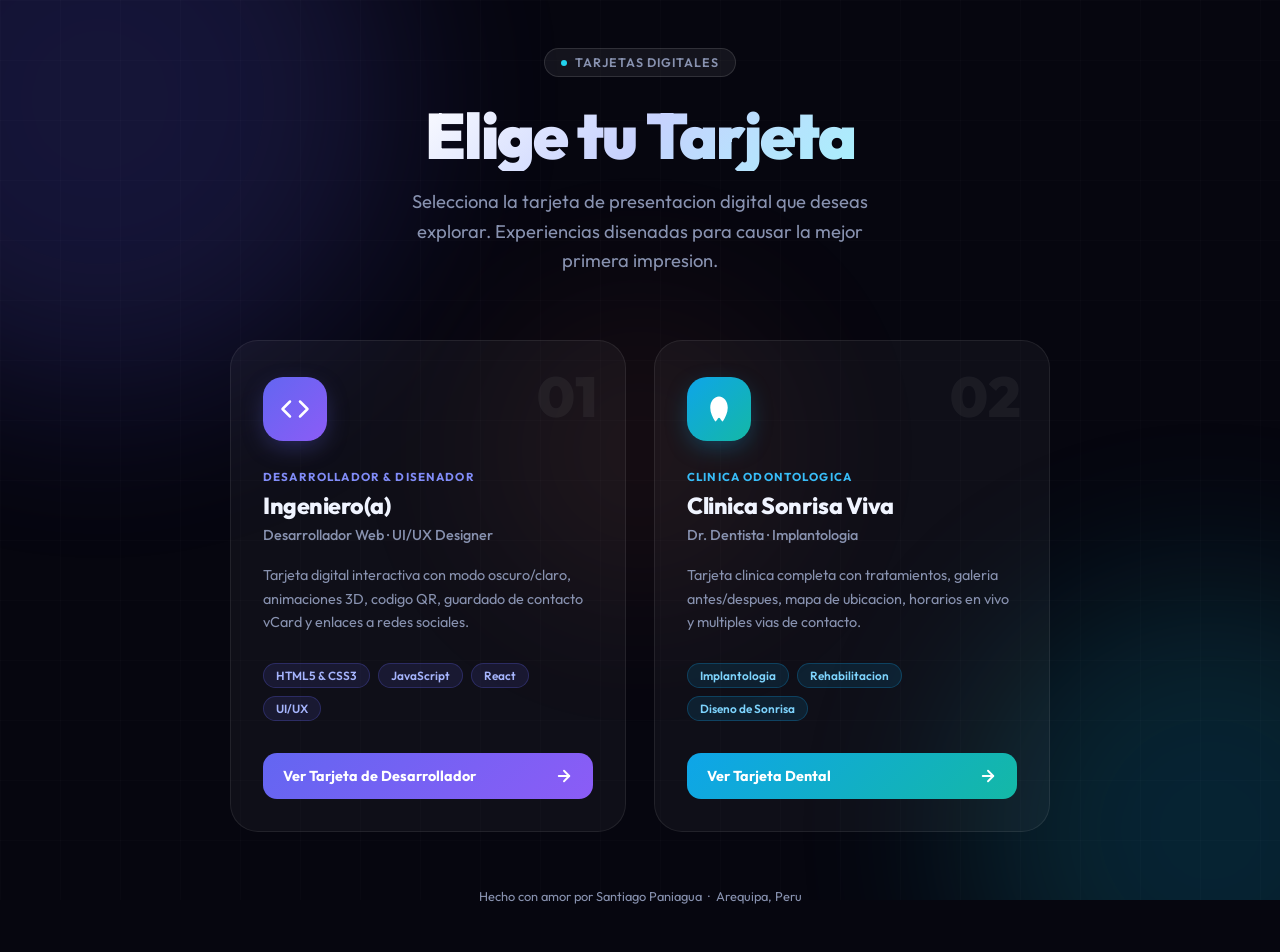
==== index.html @ 6f588056 "Se agrego un index a la raiz del proyecto para que vincule las 2 tarjetas" ====
﻿<!DOCTYPE html>
<html lang="es">

<head>
    <meta charset="UTF-8">
    <meta name="viewport" content="width=device-width, initial-scale=1.0">
    <meta name="description"
        content="Tarjetas de presentación digitales profesionales e interactivas — Santiago Paniagua & Clínica Dental Sonrisa Viva.">
    <meta name="theme-color" content="#0a0a1a">
    <title>Tarjetas Digitales | Selecciona tu Tarjeta</title>
    <link rel="preconnect" href="https://fonts.googleapis.com">
    <link rel="preconnect" href="https://fonts.gstatic.com" crossorigin>
    <link
        href="https://fonts.googleapis.com/css2?family=Outfit:wght@300;400;500;600;700;800;900&family=Plus+Jakarta+Sans:wght@400;500;600;700&display=swap"
        rel="stylesheet">
    <style>
        *,
        *::before,
        *::after {
            box-sizing: border-box;
            margin: 0;
            padding: 0
        }

        :root {
            --bg-primary: #06060f;
            --bg-card: rgba(255, 255, 255, 0.04);
            --bg-card-hover: rgba(255, 255, 255, 0.08);
            --border: rgba(255, 255, 255, 0.08);
            --border-hover: rgba(255, 255, 255, 0.2);
            --text-primary: #f0f4ff;
            --text-muted: #8892b0;
            --c1-from: #6366f1;
            --c1-to: #8b5cf6;
            --c1-glow: rgba(99, 102, 241, 0.35);
            --c2-from: #0ea5e9;
            --c2-to: #14b8a6;
            --c2-glow: rgba(14, 165, 233, 0.35);
            --radius-card: 28px;
            --radius-btn: 14px;
            --transition: 0.35s cubic-bezier(0.4, 0, 0.2, 1)
        }

        html {
            scroll-behavior: smooth
        }

        body {
            font-family: 'Outfit', 'Plus Jakarta Sans', system-ui, sans-serif;
            background: var(--bg-primary);
            color: var(--text-primary);
            min-height: 100vh;
            overflow-x: hidden
        }

        .bg-canvas {
            position: fixed;
            inset: 0;
            z-index: 0;
            pointer-events: none;
            overflow: hidden
        }

        .orb {
            position: absolute;
            border-radius: 50%;
            filter: blur(90px);
            opacity: .18;
            animation: drift 18s ease-in-out infinite alternate
        }

        .orb-1 {
            width: 600px;
            height: 600px;
            background: radial-gradient(circle, #6366f1, #4f46e5);
            top: -200px;
            left: -200px;
            animation-delay: 0s
        }

        .orb-2 {
            width: 500px;
            height: 500px;
            background: radial-gradient(circle, #0ea5e9, #14b8a6);
            bottom: -180px;
            right: -180px;
            animation-delay: -9s
        }

        .orb-3 {
            width: 300px;
            height: 300px;
            background: radial-gradient(circle, #f59e0b, #ec4899);
            top: 50%;
            left: 50%;
            transform: translate(-50%, -50%);
            opacity: .08;
            animation-delay: -4s
        }

        @keyframes drift {
            0% {
                transform: translate(0, 0) scale(1)
            }

            50% {
                transform: translate(40px, -30px) scale(1.08)
            }

            100% {
                transform: translate(-20px, 20px) scale(.96)
            }
        }

        .bg-grid {
            position: fixed;
            inset: 0;
            z-index: 0;
            pointer-events: none;
            background-image: linear-gradient(rgba(255, 255, 255, .015) 1px, transparent 1px), linear-gradient(90deg, rgba(255, 255, 255, .015) 1px, transparent 1px);
            background-size: 60px 60px
        }

        .page-wrapper {
            position: relative;
            z-index: 1;
            display: flex;
            flex-direction: column;
            align-items: center;
            justify-content: center;
            min-height: 100vh;
            padding: 48px 24px
        }

        .site-header {
            text-align: center;
            margin-bottom: 64px
        }

        .badge-tag {
            display: inline-flex;
            align-items: center;
            gap: 8px;
            background: rgba(255, 255, 255, .06);
            border: 1px solid rgba(255, 255, 255, .12);
            border-radius: 50px;
            padding: 6px 16px;
            font-size: .78rem;
            font-weight: 600;
            letter-spacing: .08em;
            text-transform: uppercase;
            color: var(--text-muted);
            margin-bottom: 24px
        }

        .badge-dot {
            width: 6px;
            height: 6px;
            background: #22d3ee;
            border-radius: 50%;
            animation: pulse-dot 2s ease-in-out infinite
        }

        @keyframes pulse-dot {

            0%,
            100% {
                opacity: 1;
                transform: scale(1)
            }

            50% {
                opacity: .5;
                transform: scale(.75)
            }
        }

        .main-title {
            font-size: clamp(2.2rem, 6vw, 4rem);
            font-weight: 900;
            letter-spacing: -.03em;
            line-height: 1.1;
            background: linear-gradient(135deg, #fff 0%, #c7d2fe 50%, #a5f3fc 100%);
            -webkit-background-clip: text;
            -webkit-text-fill-color: transparent;
            background-clip: text;
            margin-bottom: 16px
        }

        .main-subtitle {
            font-size: clamp(.95rem, 2vw, 1.15rem);
            color: var(--text-muted);
            font-weight: 400;
            max-width: 480px;
            margin: 0 auto;
            line-height: 1.6
        }

        .cards-grid {
            display: grid;
            grid-template-columns: repeat(auto-fit, minmax(300px, 1fr));
            gap: 28px;
            width: 100%;
            max-width: 820px
        }

        .sel-card {
            position: relative;
            background: var(--bg-card);
            border: 1px solid var(--border);
            border-radius: var(--radius-card);
            padding: 36px 32px 32px;
            display: flex;
            flex-direction: column;
            cursor: pointer;
            text-decoration: none;
            color: inherit;
            transition: transform var(--transition), border-color var(--transition), background var(--transition), box-shadow var(--transition);
            overflow: hidden;
            will-change: transform
        }

        .sel-card::before {
            content: '';
            position: absolute;
            inset: 0;
            border-radius: inherit;
            opacity: 0;
            transition: opacity var(--transition)
        }

        .sel-card-1::before {
            background: radial-gradient(ellipse at 30% 20%, var(--c1-glow), transparent 65%)
        }

        .sel-card-2::before {
            background: radial-gradient(ellipse at 70% 20%, var(--c2-glow), transparent 65%)
        }

        .sel-card:hover {
            transform: translateY(-8px) scale(1.01);
            background: var(--bg-card-hover);
            border-color: var(--border-hover)
        }

        .sel-card-1:hover {
            box-shadow: 0 30px 80px -20px var(--c1-glow), 0 0 0 1px rgba(99, 102, 241, .2)
        }

        .sel-card-2:hover {
            box-shadow: 0 30px 80px -20px var(--c2-glow), 0 0 0 1px rgba(14, 165, 233, .2)
        }

        .sel-card:hover::before {
            opacity: 1
        }

        .sel-card:active {
            transform: translateY(-4px) scale(.99)
        }

        .card-inner {
            position: relative;
            z-index: 1
        }

        .card-icon-wrap {
            width: 64px;
            height: 64px;
            border-radius: 20px;
            display: flex;
            align-items: center;
            justify-content: center;
            margin-bottom: 28px
        }

        .card-icon-wrap svg {
            width: 30px;
            height: 30px
        }

        .icon-dev {
            background: linear-gradient(135deg, var(--c1-from), var(--c1-to));
            box-shadow: 0 8px 24px -4px var(--c1-glow)
        }

        .icon-dental {
            background: linear-gradient(135deg, var(--c2-from), var(--c2-to));
            box-shadow: 0 8px 24px -4px var(--c2-glow)
        }

        .card-category {
            font-size: .72rem;
            font-weight: 700;
            letter-spacing: .1em;
            text-transform: uppercase;
            margin-bottom: 8px
        }

        .cat-dev {
            color: #818cf8
        }

        .cat-dental {
            color: #38bdf8
        }

        .card-title {
            font-size: 1.45rem;
            font-weight: 800;
            letter-spacing: -.02em;
            line-height: 1.2;
            color: var(--text-primary);
            margin-bottom: 6px
        }

        .card-name {
            font-size: .9rem;
            color: var(--text-muted);
            font-weight: 500;
            margin-bottom: 20px
        }

        .card-description {
            font-size: .9rem;
            color: var(--text-muted);
            line-height: 1.65;
            margin-bottom: 28px
        }

        .card-tags {
            display: flex;
            flex-wrap: wrap;
            gap: 8px;
            margin-bottom: 32px
        }

        .tag {
            display: inline-block;
            padding: 4px 12px;
            border-radius: 50px;
            font-size: .74rem;
            font-weight: 600
        }

        .tag-dev {
            background: rgba(99, 102, 241, .12);
            border: 1px solid rgba(99, 102, 241, .25);
            color: #a5b4fc
        }

        .tag-dental {
            background: rgba(14, 165, 233, .12);
            border: 1px solid rgba(14, 165, 233, .25);
            color: #7dd3fc
        }

        .card-cta {
            display: flex;
            align-items: center;
            justify-content: space-between;
            padding: 14px 20px;
            border-radius: var(--radius-btn);
            font-size: .9rem;
            font-weight: 700;
            transition: filter var(--transition)
        }

        .cta-dev {
            background: linear-gradient(135deg, var(--c1-from), var(--c1-to));
            color: #fff
        }

        .cta-dental {
            background: linear-gradient(135deg, var(--c2-from), var(--c2-to));
            color: #fff
        }

        .sel-card:hover .card-cta {
            filter: brightness(1.1)
        }

        .cta-arrow {
            display: flex;
            align-items: center;
            transition: transform var(--transition)
        }

        .sel-card:hover .cta-arrow {
            transform: translateX(5px)
        }

        .card-num {
            position: absolute;
            top: 28px;
            right: 28px;
            font-size: 3.5rem;
            font-weight: 900;
            line-height: 1;
            opacity: .05;
            pointer-events: none;
            z-index: 0
        }

        .site-footer {
            margin-top: 56px;
            text-align: center;
            color: var(--text-muted);
            font-size: .8rem
        }

        .footer-link {
            color: var(--text-muted);
            text-decoration: none;
            transition: color .2s
        }

        .footer-link:hover {
            color: var(--text-primary)
        }

        @media(max-width:640px) {
            .page-wrapper {
                padding: 32px 16px
            }

            .site-header {
                margin-bottom: 40px
            }

            .sel-card {
                padding: 28px 24px
            }
        }

        .fade-up {
            opacity: 0;
            transform: translateY(24px);
            animation: fadeUp .7s ease forwards
        }

        .fade-up:nth-child(1) {
            animation-delay: .1s
        }

        .fade-up:nth-child(2) {
            animation-delay: .25s
        }

        .fade-up:nth-child(3) {
            animation-delay: .4s
        }

        .card-anim {
            opacity: 0;
            transform: translateY(32px);
            animation: fadeUp .65s ease forwards
        }

        .card-anim-1 {
            animation-delay: .45s
        }

        .card-anim-2 {
            animation-delay: .58s
        }

        @keyframes fadeUp {
            to {
                opacity: 1;
                transform: translateY(0)
            }
        }
    </style>
</head>

<body>
    <div class="bg-canvas" aria-hidden="true">
        <div class="orb orb-1"></div>
        <div class="orb orb-2"></div>
        <div class="orb orb-3"></div>
    </div>
    <div class="bg-grid" aria-hidden="true"></div>

    <div class="page-wrapper">
        <header class="site-header">
            <div class="badge-tag fade-up">
                <span class="badge-dot"></span>
                Tarjetas Digitales
            </div>
            <h1 class="main-title fade-up">Elige tu Tarjeta</h1>
            <p class="main-subtitle fade-up">
                Selecciona la tarjeta de presentacion digital que deseas explorar.
                Experiencias disenadas para causar la mejor primera impresion.
            </p>
        </header>

        <main>
            <div class="cards-grid" role="list">

                <!-- CARD 1 — SANTIAGO PANIAGUA -->
                <a href="Modelo 1/index.html" class="sel-card sel-card-1 card-anim card-anim-1" role="listitem"
                    aria-label="Ver tarjeta de Desarrollador Web y Disenador UI/UX">
                    <span class="card-num" aria-hidden="true">01</span>
                    <div class="card-inner">
                        <div class="card-icon-wrap icon-dev" aria-hidden="true">
                            <svg viewBox="0 0 24 24" fill="none" stroke="white" stroke-width="2" stroke-linecap="round"
                                stroke-linejoin="round">
                                <polyline points="16 18 22 12 16 6"></polyline>
                                <polyline points="8 6 2 12 8 18"></polyline>
                            </svg>
                        </div>
                        <p class="card-category cat-dev">Desarrollador &amp; Disenador</p>
                        <h2 class="card-title">Ingeniero(a)</h2>
                        <p class="card-name">Desarrollador Web · UI/UX Designer</p>
                        <p class="card-description">
                            Tarjeta digital interactiva con modo oscuro/claro, animaciones 3D,
                            codigo QR, guardado de contacto vCard y enlaces a redes sociales.
                        </p>
                        <div class="card-tags">
                            <span class="tag tag-dev">HTML5 &amp; CSS3</span>
                            <span class="tag tag-dev">JavaScript</span>
                            <span class="tag tag-dev">React</span>
                            <span class="tag tag-dev">UI/UX</span>
                        </div>
                        <div class="card-cta cta-dev">
                            <span>Ver Tarjeta de Desarrollador</span>
                            <span class="cta-arrow" aria-hidden="true">
                                <svg width="18" height="18" viewBox="0 0 24 24" fill="none" stroke="currentColor"
                                    stroke-width="2.5" stroke-linecap="round" stroke-linejoin="round">
                                    <line x1="5" y1="12" x2="19" y2="12"></line>
                                    <polyline points="12 5 19 12 12 19"></polyline>
                                </svg>
                            </span>
                        </div>
                    </div>
                </a>

                <!-- CARD 2 -->
                <a href="Modelo 2/index.html" class="sel-card sel-card-2 card-anim card-anim-2" role="listitem"
                    aria-label="Ver tarjeta de Clinica Dental Sonrisa Viva">
                    <span class="card-num" aria-hidden="true">02</span>
                    <div class="card-inner">
                        <div class="card-icon-wrap icon-dental" aria-hidden="true">
                            <svg viewBox="0 0 24 24" fill="white" xmlns="http://www.w3.org/2000/svg">
                                <path
                                    d="M12 2C8 2 5 6 5 11c0 4 2 8 4 11 1 0 2-3 3-3s2 3 3 3c2-3 4-7 4-11 0-5-3-9-7-9z" />
                            </svg>
                        </div>
                        <p class="card-category cat-dental">Clinica Odontologica</p>
                        <h2 class="card-title">Clinica Sonrisa Viva</h2>
                        <p class="card-name">Dr. Dentista · Implantologia</p>
                        <p class="card-description">
                            Tarjeta clinica completa con tratamientos, galeria antes/despues,
                            mapa de ubicacion, horarios en vivo y multiples vias de contacto.
                        </p>
                        <div class="card-tags">
                            <span class="tag tag-dental">Implantologia</span>
                            <span class="tag tag-dental">Rehabilitacion</span>
                            <span class="tag tag-dental">Diseno de Sonrisa</span>
                        </div>
                        <div class="card-cta cta-dental">
                            <span>Ver Tarjeta Dental</span>
                            <span class="cta-arrow" aria-hidden="true">
                                <svg width="18" height="18" viewBox="0 0 24 24" fill="none" stroke="currentColor"
                                    stroke-width="2.5" stroke-linecap="round" stroke-linejoin="round">
                                    <line x1="5" y1="12" x2="19" y2="12"></line>
                                    <polyline points="12 5 19 12 12 19"></polyline>
                                </svg>
                            </span>
                        </div>
                    </div>
                </a>

            </div>
        </main>

        <footer class="site-footer">
            <p>Hecho con amor por <a href="Modelo 1/index.html" class="footer-link">Santiago Paniagua</a> &nbsp;·&nbsp;
                Arequipa, Peru</p>
        </footer>
    </div>
</body>

</html>
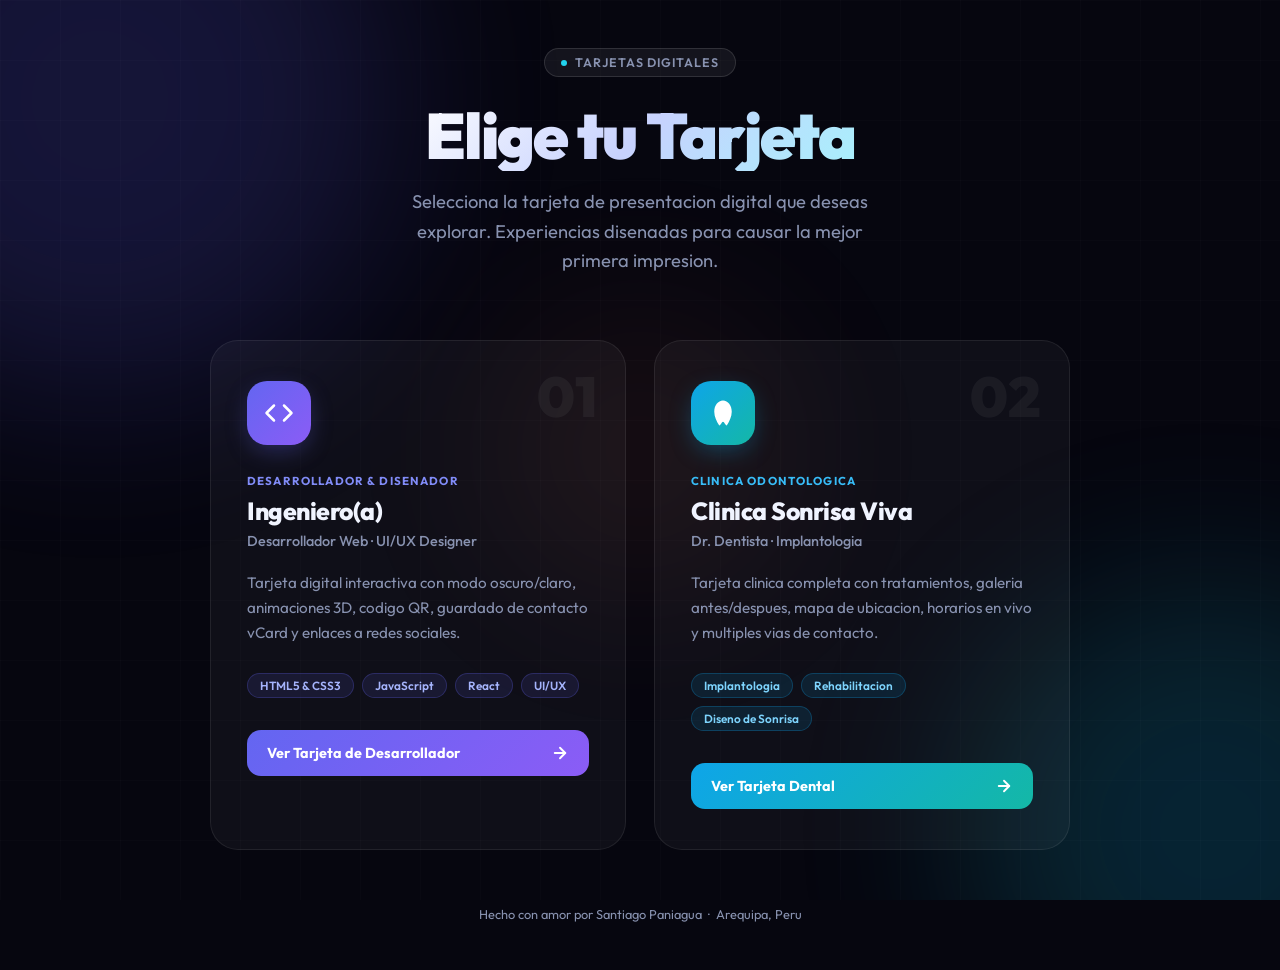
==== commit e4f8bc51: "Se mejoro la responsividad de las paginas" ====
--- a/index.html
+++ b/index.html
@@ -1,4 +1,4 @@
-﻿<!DOCTYPE html>
+<!DOCTYPE html>
 <html lang="es">
 
 <head>
@@ -419,20 +419,6 @@
             color: var(--text-primary)
         }
 
-        @media(max-width:640px) {
-            .page-wrapper {
-                padding: 32px 16px
-            }
-
-            .site-header {
-                margin-bottom: 40px
-            }
-
-            .sel-card {
-                padding: 28px 24px
-            }
-        }
-
         .fade-up {
             opacity: 0;
             transform: translateY(24px);
@@ -471,6 +457,225 @@
                 transform: translateY(0)
             }
         }
+
+        /* ---- Teléfonos muy pequeños (< 360px) ---- */
+        @media (max-width: 359px) {
+            .page-wrapper {
+                padding: 24px 12px
+            }
+
+            .site-header {
+                margin-bottom: 28px
+            }
+
+            .main-title {
+                font-size: 1.8rem
+            }
+
+            .main-subtitle {
+                font-size: 0.85rem
+            }
+
+            .cards-grid {
+                grid-template-columns: 1fr;
+                gap: 16px
+            }
+
+            .sel-card {
+                padding: 22px 18px
+            }
+
+            .card-icon-wrap {
+                width: 52px;
+                height: 52px;
+                border-radius: 14px;
+                margin-bottom: 20px
+            }
+
+            .card-title {
+                font-size: 1.2rem
+            }
+
+            .card-cta {
+                padding: 12px 16px;
+                font-size: 0.82rem
+            }
+
+            .badge-tag {
+                font-size: 0.68rem;
+                padding: 5px 12px
+            }
+        }
+
+        /* ---- Teléfonos estándar (360px – 480px) ---- */
+        @media (max-width: 480px) {
+            .page-wrapper {
+                padding: 28px 14px
+            }
+
+            .site-header {
+                margin-bottom: 36px
+            }
+
+            .main-title {
+                font-size: 2rem
+            }
+
+            .cards-grid {
+                grid-template-columns: 1fr;
+                gap: 18px
+            }
+
+            .sel-card {
+                padding: 26px 22px
+            }
+
+            .card-title {
+                font-size: 1.3rem
+            }
+
+            .sel-card:hover {
+                transform: translateY(-4px) scale(1)
+            }
+        }
+
+        /* ---- Teléfonos medianos (481px – 639px) ---- */
+        @media (min-width: 481px) and (max-width: 639px) {
+            .cards-grid {
+                grid-template-columns: 1fr;
+                max-width: 440px
+            }
+
+            .page-wrapper {
+                padding: 36px 20px
+            }
+        }
+
+        /* ---- Tablets pequeñas y landscape (640px – 767px) ---- */
+        @media (max-width: 767px) {
+            .page-wrapper {
+                padding: 32px 16px
+            }
+
+            .site-header {
+                margin-bottom: 40px
+            }
+
+            .sel-card {
+                padding: 28px 24px
+            }
+        }
+
+        /* ---- Tablets (768px – 1023px) ---- */
+        @media (min-width: 768px) and (max-width: 1023px) {
+            .cards-grid {
+                grid-template-columns: repeat(2, 1fr);
+                max-width: 720px
+            }
+
+            .page-wrapper {
+                padding: 56px 32px
+            }
+        }
+
+        /* ---- Pantallas grandes (1024px+) ---- */
+        @media (min-width: 1024px) {
+            .cards-grid {
+                grid-template-columns: repeat(2, 1fr);
+                max-width: 860px
+            }
+
+            .sel-card {
+                padding: 40px 36px
+            }
+
+            .card-title {
+                font-size: 1.55rem
+            }
+
+            .card-description {
+                font-size: 0.95rem
+            }
+        }
+
+        /* ---- Landscape en móvil ---- */
+        @media (max-height: 500px) and (orientation: landscape) {
+            .page-wrapper {
+                padding: 20px 16px;
+                min-height: auto
+            }
+
+            .site-header {
+                margin-bottom: 24px
+            }
+
+            .main-title {
+                font-size: 1.8rem
+            }
+
+            .cards-grid {
+                grid-template-columns: repeat(2, 1fr);
+                gap: 16px
+            }
+
+            .sel-card {
+                padding: 20px 18px
+            }
+
+            .card-icon-wrap {
+                width: 48px;
+                height: 48px;
+                margin-bottom: 16px
+            }
+
+            .card-tags {
+                margin-bottom: 20px
+            }
+
+            .site-footer {
+                margin-top: 28px
+            }
+        }
+
+        /* ---- Accesibilidad: movimiento reducido ---- */
+        @media (prefers-reduced-motion: reduce) {
+
+            *,
+            *::before,
+            *::after {
+                animation-duration: 0.01ms !important;
+                animation-iteration-count: 1 !important;
+                transition-duration: 0.01ms !important
+            }
+
+            .fade-up,
+            .card-anim {
+                opacity: 1;
+                transform: none;
+                animation: none
+            }
+
+            .orb {
+                animation: none
+            }
+
+            .badge-dot {
+                animation: none
+            }
+        }
+
+        /* ---- Mejora para pantallas táctiles ---- */
+        @media (hover: none) and (pointer: coarse) {
+            .sel-card:hover {
+                transform: none;
+                box-shadow: none
+            }
+
+            .sel-card:active {
+                transform: scale(0.98)
+            }
+        }
+
     </style>
 </head>
 
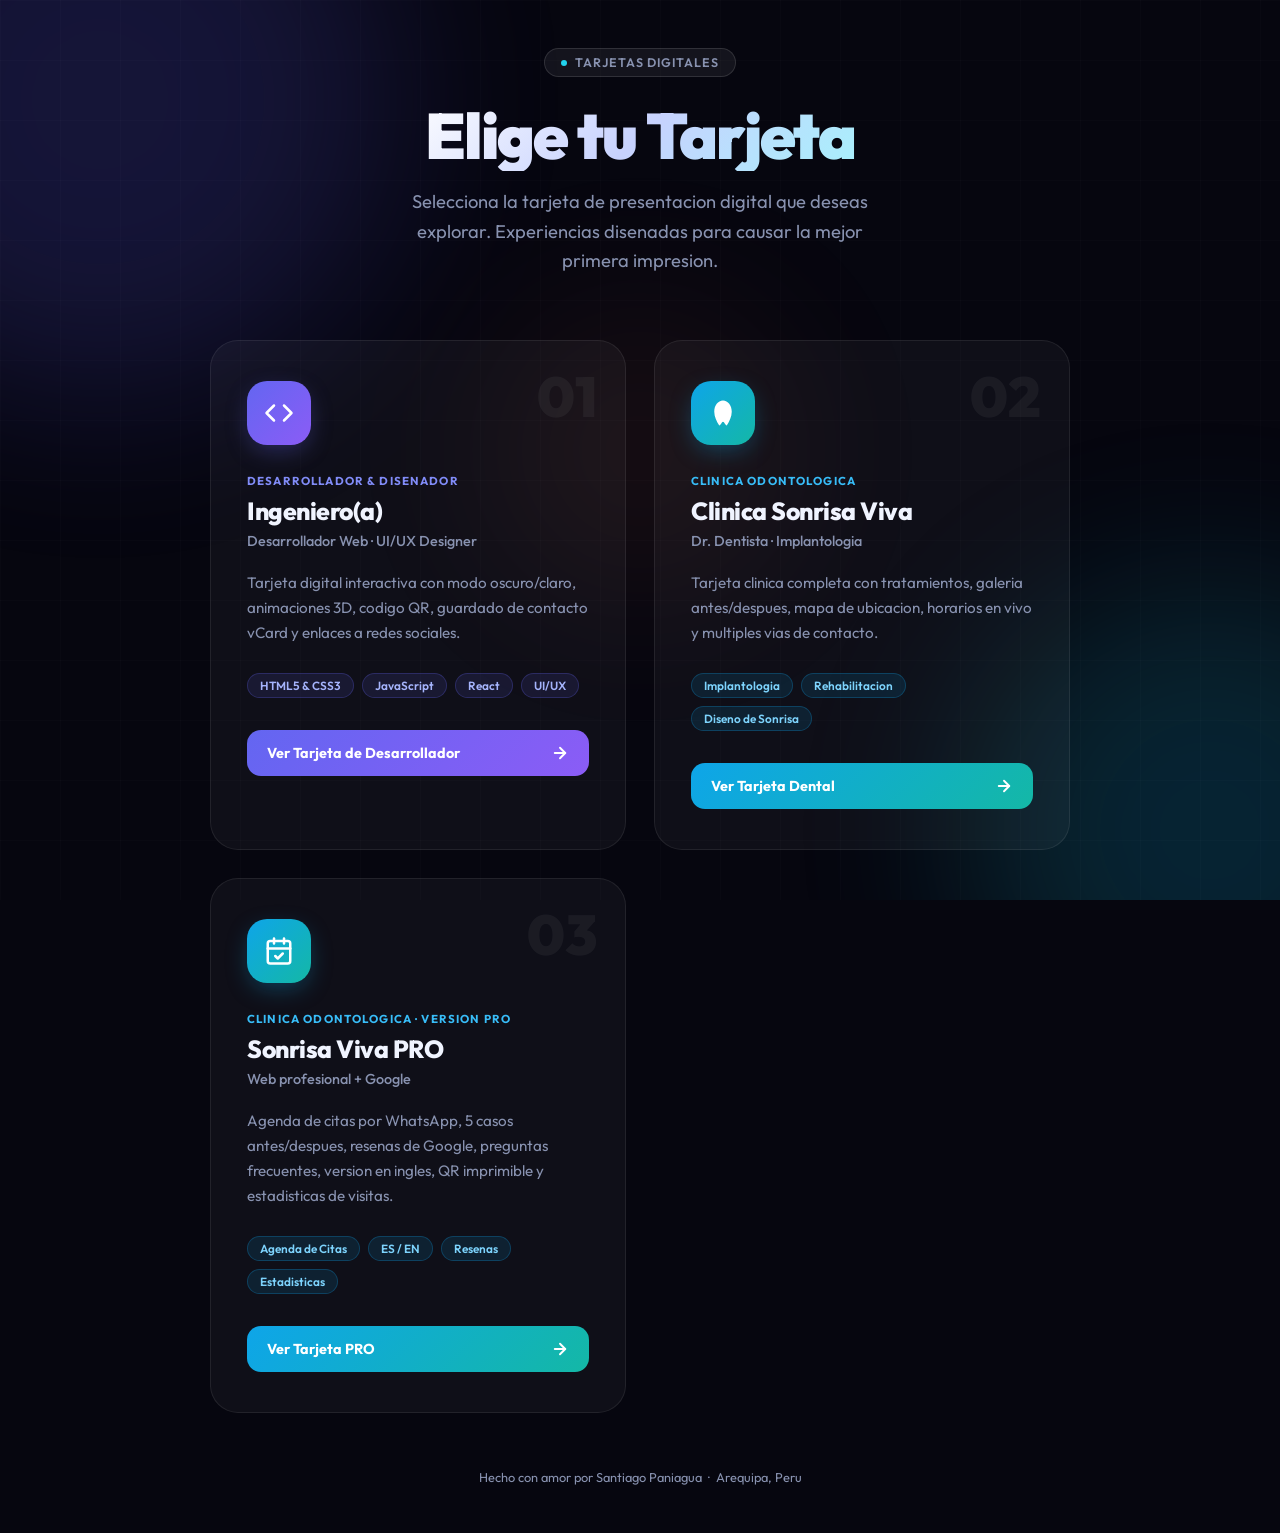
==== commit bc08e404: "Modelo 3: tarjeta dental PRO con agenda de citas, reseñas, FAQ, versión en inglés y QR real - Agenda" ====
--- a/index.html
+++ b/index.html
@@ -449,6 +449,10 @@
 
         .card-anim-2 {
             animation-delay: .58s
+        }
+
+        .card-anim-3 {
+            animation-delay: .71s
         }
 
         @keyframes fadeUp {
@@ -777,6 +781,47 @@
                     </div>
                 </a>
 
+                <!-- CARD 3 — VERSIÓN PRO -->
+                <a href="Modelo 3/index.html" class="sel-card sel-card-2 card-anim card-anim-3" role="listitem"
+                    aria-label="Ver tarjeta PRO de Clinica Dental Sonrisa Viva">
+                    <span class="card-num" aria-hidden="true">03</span>
+                    <div class="card-inner">
+                        <div class="card-icon-wrap icon-dental" aria-hidden="true">
+                            <svg viewBox="0 0 24 24" fill="none" stroke="white" stroke-width="2" stroke-linecap="round"
+                                stroke-linejoin="round">
+                                <rect x="3" y="4" width="18" height="18" rx="2"></rect>
+                                <line x1="16" y1="2" x2="16" y2="6"></line>
+                                <line x1="8" y1="2" x2="8" y2="6"></line>
+                                <line x1="3" y1="10" x2="21" y2="10"></line>
+                                <path d="M9 16l2 2 4-4"></path>
+                            </svg>
+                        </div>
+                        <p class="card-category cat-dental">Clinica Odontologica · Version PRO</p>
+                        <h2 class="card-title">Sonrisa Viva PRO</h2>
+                        <p class="card-name">Web profesional + Google</p>
+                        <p class="card-description">
+                            Agenda de citas por WhatsApp, 5 casos antes/despues, resenas de Google,
+                            preguntas frecuentes, version en ingles, QR imprimible y estadisticas de visitas.
+                        </p>
+                        <div class="card-tags">
+                            <span class="tag tag-dental">Agenda de Citas</span>
+                            <span class="tag tag-dental">ES / EN</span>
+                            <span class="tag tag-dental">Resenas</span>
+                            <span class="tag tag-dental">Estadisticas</span>
+                        </div>
+                        <div class="card-cta cta-dental">
+                            <span>Ver Tarjeta PRO</span>
+                            <span class="cta-arrow" aria-hidden="true">
+                                <svg width="18" height="18" viewBox="0 0 24 24" fill="none" stroke="currentColor"
+                                    stroke-width="2.5" stroke-linecap="round" stroke-linejoin="round">
+                                    <line x1="5" y1="12" x2="19" y2="12"></line>
+                                    <polyline points="12 5 19 12 12 19"></polyline>
+                                </svg>
+                            </span>
+                        </div>
+                    </div>
+                </a>
+
             </div>
         </main>
 
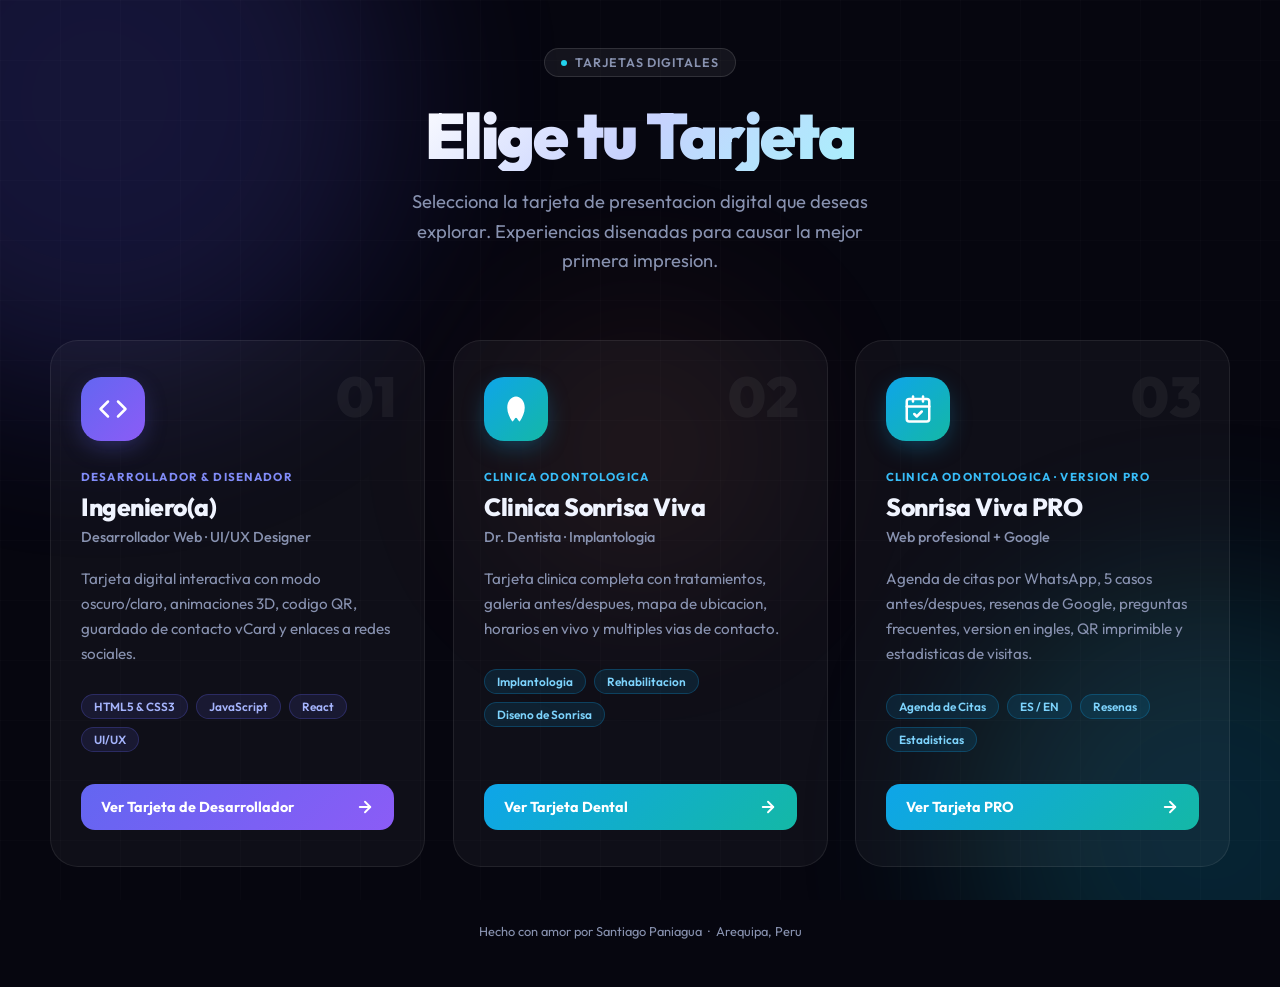
==== commit 902458e8: "Index: mostrar las 3 tarjetas en una fila en escritorio - 3 columnas desde 1200px, con botones aline" ====
--- a/index.html
+++ b/index.html
@@ -5,7 +5,7 @@
     <meta charset="UTF-8">
     <meta name="viewport" content="width=device-width, initial-scale=1.0">
     <meta name="description"
-        content="Tarjetas de presentación digitales profesionales e interactivas — Santiago Paniagua & Clínica Dental Sonrisa Viva.">
+        content="Tarjetas de presentación digitales profesionales e interactivas — Santiago Paniagua, Clínica Dental Sonrisa Viva y Sonrisa Viva PRO con agenda de citas.">
     <meta name="theme-color" content="#0a0a1a">
     <title>Tarjetas Digitales | Selecciona tu Tarjeta</title>
     <link rel="preconnect" href="https://fonts.googleapis.com">
@@ -599,6 +599,36 @@
 
             .card-description {
                 font-size: 0.95rem
+            }
+        }
+
+        /* ---- Escritorio ancho (1200px+): las 3 tarjetas en una fila ---- */
+        @media (min-width: 1200px) {
+            .cards-grid {
+                grid-template-columns: repeat(3, 1fr);
+                max-width: 1180px;
+                align-items: stretch
+            }
+
+            .sel-card {
+                padding: 36px 30px
+            }
+
+            .card-inner {
+                display: flex;
+                flex-direction: column;
+                flex: 1
+            }
+
+            .card-cta {
+                margin-top: auto
+            }
+        }
+
+        /* ---- Tablets: la 3.ª tarjeta ocupa todo el ancho para no quedar sola ---- */
+        @media (min-width: 768px) and (max-width: 1199px) {
+            .sel-card:nth-child(3):last-child {
+                grid-column: 1 / -1
             }
         }
 
